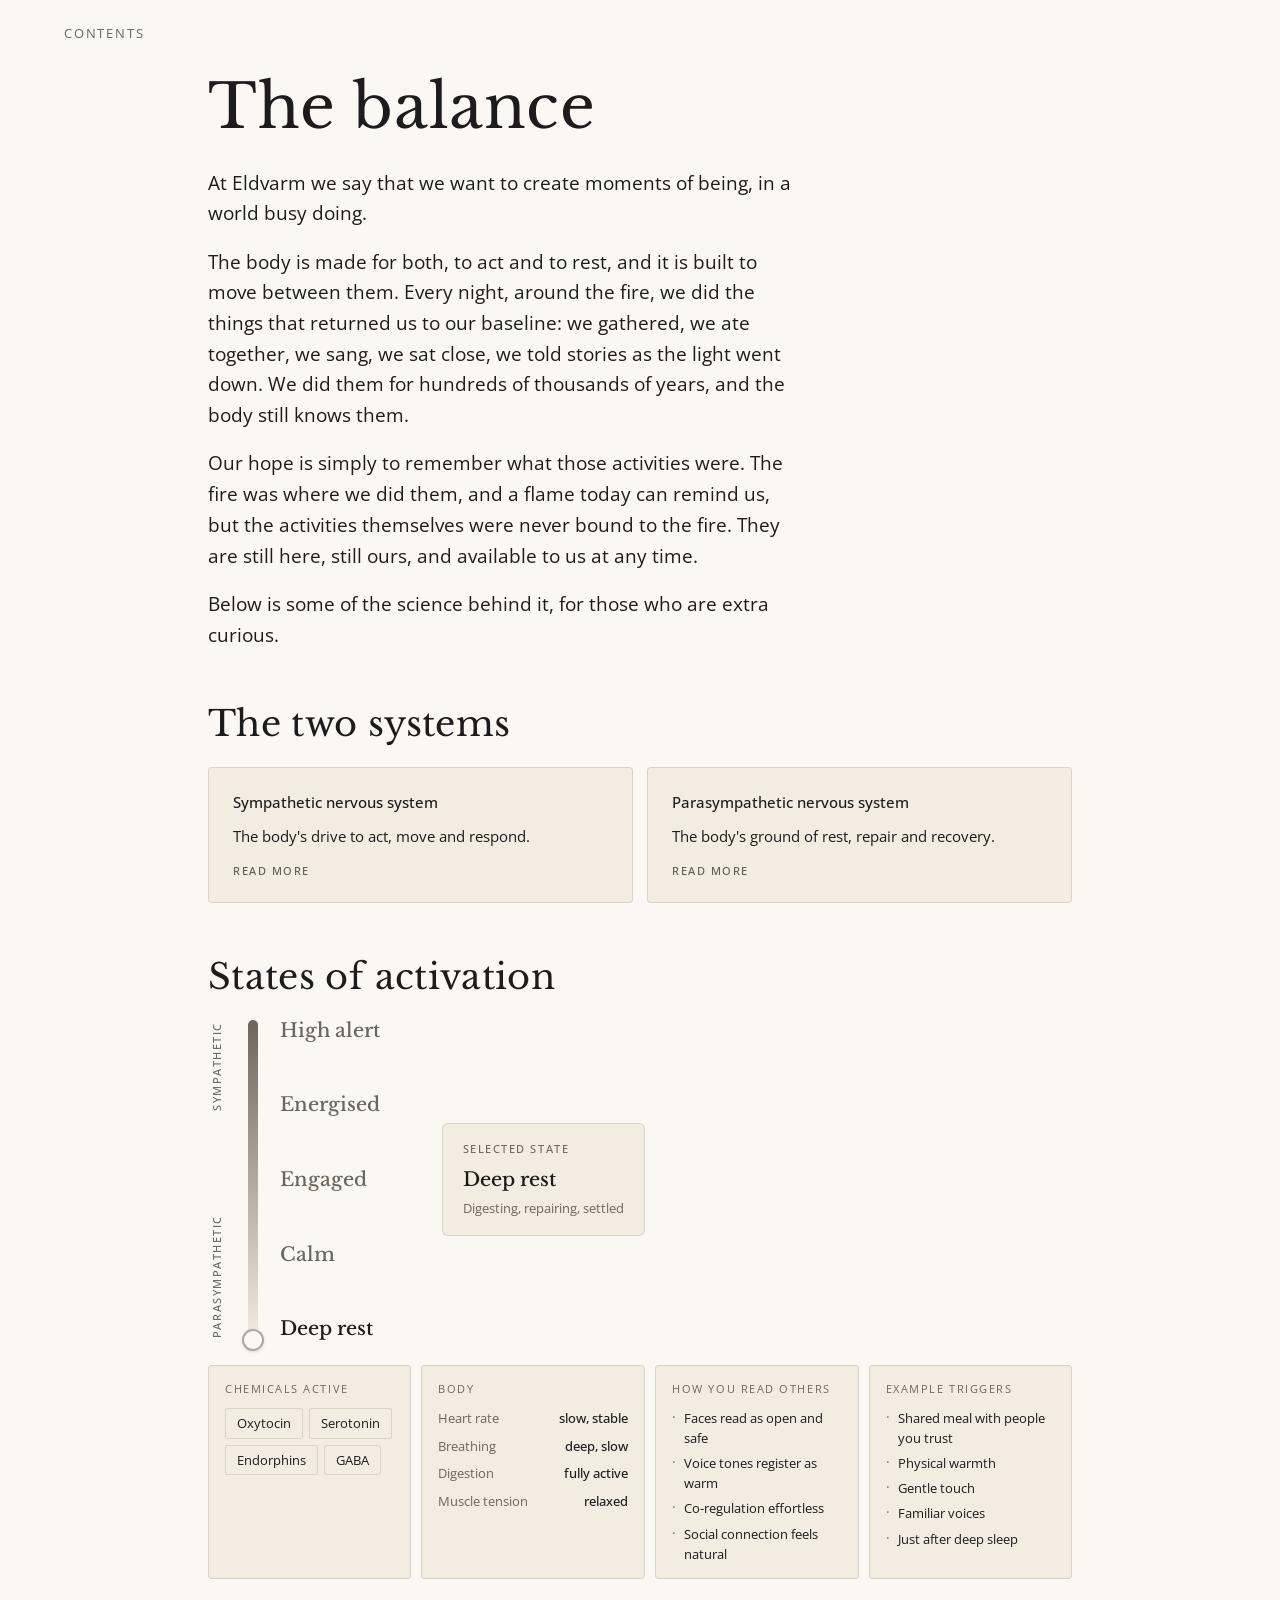
==== balance.html @ be0ef329 "Belonging — biology-of-belonging path site (initial publish)" ====
<!DOCTYPE html>
<html lang="en-GB">
<head>
<meta charset="UTF-8">
<meta name="viewport" content="width=device-width, initial-scale=1.0">
<title>The balance · I belong</title>
<link rel="stylesheet" href="shell.css">
<style>
  /* helper variables, matched to the brand, so the ported markup resolves */
  body[data-step="balance"] {
    --text: var(--ink); --text2: var(--ink-soft);
    --bg2: var(--bg-soft);
    --border: var(--line); --border-mid: rgba(33,30,26,0.22); --border-strong: rgba(33,30,26,0.36);
    --accent: var(--ember);
  }

  /* this step scrolls, rather than sitting on one screen */
  body[data-step="balance"] .step {
    min-height: 100svh;
    justify-content: flex-start;
    padding-top: clamp(3.5rem, 8vh, 6rem);
    padding-bottom: 6rem;
  }
  body[data-step="balance"] .lede { margin-top: 1.1rem; }
  body[data-step="balance"] .lede:first-of-type { margin-top: 1.6rem; }
  .balance-block { margin-top: clamp(2.4rem, 6vh, 4rem); }
  .section-heading { margin-bottom: 1.4rem; }

  /* two systems */
  .systems { display: grid; grid-template-columns: 1fr 1fr; gap: 14px; margin-bottom: 14px; }
  .sys-card { border-radius: 4px; padding: 22px 24px; border: 0.5px solid var(--border); }
  .sys-card.sym, .sys-card.para { background: var(--bg-soft); color: var(--ink); }
  .sys-toggle { width: 100%; text-align: left; cursor: pointer; font: inherit; color: inherit; background: none; border: none; padding: 0; display: block; }
  .sys-title { font-size: var(--fs-body); font-weight: 500; margin-bottom: 10px; }
  .sys-essence { font-size: var(--fs-body); line-height: 1.6; }
  .sys-more { margin-top: 14px; font-size: var(--fs-label); font-weight: 500; letter-spacing: var(--track-caps); text-transform: uppercase; opacity: 0.7; }
  .sys-more__close { display: none; }
  .sys-card.is-open .sys-more__open { display: none; }
  .sys-card.is-open .sys-more__close { display: inline; }
  .sys-detail { display: none; margin-top: 14px; padding-top: 14px; border-top: 0.5px solid var(--border); }
  .sys-card.is-open .sys-detail { display: block; }
  .sys-detail p { font-size: var(--fs-body); line-height: 1.7; }
  .sys-header { display: flex; align-items: center; gap: 10px; margin-bottom: 14px; }
  .sys-bullets { list-style: none; padding: 0; margin-bottom: 14px; }
  .sys-bullets li { font-size: var(--fs-body); line-height: 1.65; padding-left: 14px; position: relative; margin-bottom: 6px; }
  .sys-bullets li:last-child { margin-bottom: 0; }
  .sys-bullets li::before { content: "·"; position: absolute; left: 0; font-size: 16px; line-height: 1.3; }
  .sys-survival { font-size: var(--fs-body); line-height: 1.7; padding-top: 14px; border-top: 0.5px solid var(--border); }

  /* states of activation: a vertical axis, rest at the floor rising into
     activation at the top, shown by tone rather than colour. */
  .vstates { display: flex; align-items: flex-start; gap: 22px; margin-bottom: 1.6rem; position: relative; }
  .vaxis-end { display: flex; flex-direction: column; justify-content: space-between; height: 320px; padding: 2px 0; }
  .vaxis-end span { font-size: var(--fs-label); font-weight: 500; letter-spacing: var(--track-caps); text-transform: uppercase; writing-mode: vertical-rl; transform: rotate(180deg); color: var(--ink-soft); }
  .vaxis-track { position: relative; width: 10px; height: 320px; border-radius: 5px; flex-shrink: 0; }
  .vaxis-fill { position: absolute; inset: 0; border-radius: 5px; background: linear-gradient(to top, var(--bg-soft), var(--ink-soft)); }
  .vaxis-track input[type=range] { position: absolute; left: -7px; top: 0; width: 24px; height: 320px; writing-mode: vertical-lr; direction: rtl; opacity: 0; cursor: pointer; margin: 0; }
  .vaxis-thumb { position: absolute; left: 50%; width: 22px; height: 22px; border-radius: 50%; background: var(--bg); border: 2px solid var(--border-strong); transform: translate(-50%, 50%); pointer-events: none; transition: bottom 0.15s; box-shadow: 0 1px 3px rgba(33,30,26,0.15); }
  .vticks { display: flex; flex-direction: column; justify-content: space-between; height: 320px; padding: 1px 0; }
  .vtick { background: none; border: none; padding: 0; text-align: left; cursor: pointer; line-height: 1; transition: color 0.15s; color: var(--text2); }
  .vtick:hover { color: var(--text); }
  .vtick.is-active { color: var(--text); }
  .vtick__name { font-family: var(--display); font-size: var(--fs-lede); font-weight: 500; }
  .vcurrent { align-self: center; margin-left: 40px; background: var(--bg2); border: 0.5px solid var(--border); border-radius: 6px; padding: 16px 20px; }
  .vcurrent__eyebrow { font-size: var(--fs-label); font-weight: 500; letter-spacing: var(--track-caps); text-transform: uppercase; color: var(--text2); margin-bottom: 6px; }
  .state-label { font-family: var(--display); font-size: var(--fs-lede); font-weight: 500; color: var(--text); margin-bottom: 4px; }
  .state-branch { font-size: var(--fs-small); color: var(--text2); }

  .states-grid { display: grid; grid-template-columns: 1fr 1fr 1fr 1fr; gap: 10px; }
  .card { background: var(--bg2); border-radius: 4px; padding: 14px 16px; border: 0.5px solid var(--border); }
  .card-label { font-size: var(--fs-label); color: var(--text2); margin-bottom: 10px; letter-spacing: var(--track-caps); text-transform: uppercase; }
  .tag-row { display: flex; flex-wrap: wrap; gap: 6px; }
  .chem-chip { cursor: pointer; transition: box-shadow 0.15s; }
  .chem-chip:hover { box-shadow: inset 0 0 0 1px currentColor; }
  .chem-chip.is-active { box-shadow: inset 0 0 0 1px currentColor; }

  /* chemical pop-up: a floating card with the full entry */
  .chem-modal { display: none; position: fixed; inset: 0; z-index: 200; background: rgba(33,30,26,0.45); align-items: center; justify-content: center; padding: 24px; }
  .chem-modal.is-open { display: flex; }
  .chem-modal__card { position: relative; background: var(--bg); border: 0.5px solid var(--border-mid); border-left: 3px solid var(--accent); border-radius: 4px; max-width: 460px; width: 100%; max-height: 85vh; overflow-y: auto; padding: 26px 28px; box-shadow: 0 18px 50px rgba(33,30,26,0.22); }
  .chem-modal__close { position: absolute; top: 12px; right: 14px; background: none; border: none; font-size: 22px; line-height: 1; color: var(--text2); cursor: pointer; padding: 4px; }
  .chem-modal__close:hover { color: var(--text); }
  .chem-modal__name { font-family: var(--display); font-size: var(--fs-lede); font-weight: 500; text-transform: capitalize; margin-bottom: 4px; }
  .chem-modal__meta { font-size: var(--fs-small); color: var(--text2); font-style: italic; margin-bottom: 12px; }
  .chem-modal__sum { font-size: var(--fs-body); color: var(--text); line-height: 1.6; padding-bottom: 16px; border-bottom: 0.5px solid var(--border); }
  .chem-modal__sec { margin-top: 16px; }
  .chem-modal__label { font-size: var(--fs-label); font-weight: 500; letter-spacing: var(--track-caps); text-transform: uppercase; color: var(--text2); margin-bottom: 7px; }
  .chem-modal__list { list-style: none; padding: 0; }
  .chem-modal__list li { font-size: var(--fs-small); color: var(--text); line-height: 1.55; padding-left: 14px; position: relative; margin-bottom: 6px; }
  .chem-modal__list li:last-child { margin-bottom: 0; }
  .chem-modal__list li::before { content: "·"; position: absolute; left: 0; color: var(--text2); font-size: 15px; line-height: 1.3; }
  .body-item { display: flex; justify-content: space-between; align-items: center; margin-bottom: 7px; font-size: var(--fs-small); }
  .body-item:last-child { margin-bottom: 0; }
  .body-key { color: var(--text2); min-width: 90px; }
  .bar-val { font-size: var(--fs-small); font-weight: 500; min-width: 100px; text-align: right; color: var(--text); }
  .bullet-list { list-style: none; padding: 0; }
  .bullet-list li { font-size: var(--fs-small); color: var(--text); line-height: 1.55; padding-left: 12px; position: relative; margin-bottom: 5px; }
  .bullet-list li:last-child { margin-bottom: 0; }
  .bullet-list li::before { content: "·"; position: absolute; left: 0; color: var(--text2); font-size: 14px; line-height: 1.3; }

  @media (max-width: 700px) {
    .systems { grid-template-columns: 1fr; }
    .states-grid { grid-template-columns: 1fr 1fr; }
  }
</style>
</head>
<body data-step="balance">

  <button class="jump-open" id="jump-open">Contents</button>

  <main class="step">
    <div class="step__inner">
      <h1>The balance</h1>
      <p class="lede">At Eldvarm we say that we want to create moments of being, in a world busy doing.</p>
      <p class="lede">The body is made for both, to act and to rest, and it is built to move between them. Every night, around the fire, we did the things that returned us to our baseline: we gathered, we ate together, we sang, we sat close, we told stories as the light went down. We did them for hundreds of thousands of years, and the body still knows them.</p>
      <p class="lede">Our hope is simply to remember what those activities were. The fire was where we did them, and a flame today can remind us, but the activities themselves were never bound to the fire. They are still here, still ours, and available to us at any time.</p>
      <p class="lede">Below is some of the science behind it, for those who are extra curious.</p>

      <!-- the two systems -->
      <div class="balance-block">
        <h2 class="section-heading">The two systems</h2>
        <div class="systems">
          <div class="sys-card sym">
            <button class="sys-toggle" data-sys="sym" aria-expanded="false">
              <div class="sys-title">Sympathetic nervous system</div>
              <div class="sys-essence">The body's drive to act, move and respond.</div>
              <div class="sys-more"><span class="sys-more__open">Read more</span><span class="sys-more__close">Close</span></div>
            </button>
            <div class="sys-detail" id="detail-sym">
              <p>The sympathetic nervous system activates when the body needs to act, in physical effort, excitement, challenge, or perceived threat. Heart rate and blood pressure rise, focus and sensory acuity sharpen, and blood redirects to the muscles, while digestion, immune function and repair are suppressed for the duration. It is built for short bursts, minutes of intense activation followed by full recovery, and it is chronic activation without that recovery that drives inflammation, immune suppression and burnout. It is the essential drive to act, move and respond, without which we would lack the energy to find food, protect ourselves, or push forward.</p>
            </div>
          </div>
          <div class="sys-card para">
            <button class="sys-toggle" data-sys="para" aria-expanded="false">
              <div class="sys-title">Parasympathetic nervous system</div>
              <div class="sys-essence">The body's ground of rest, repair and recovery.</div>
              <div class="sys-more"><span class="sys-more__open">Read more</span><span class="sys-more__close">Close</span></div>
            </button>
            <div class="sys-detail" id="detail-para">
              <p>The parasympathetic nervous system activates when the body registers safety. Heart rate slows, blood pressure drops, digestion and nutrient absorption come online, and tissue repair and immune function strengthen. Its main pathway is the vagus nerve, the longest cranial nerve in the body, running from the brainstem to the abdomen. This is also the state we reach together rather than alone: humans are co-regulators, steadying one another into safety through voice, touch, scent, breath and simple closeness. It is the ground of rest, repair and recovery, without which the body cannot rebuild and its long-term function breaks down.</p>
            </div>
          </div>
        </div>
      </div>

      <!-- states of activation -->
      <div class="balance-block">
        <h2 class="section-heading">States of activation</h2>
        <div class="vstates">
          <div class="vaxis-end">
            <span class="vaxis-end__top">Sympathetic</span>
            <span class="vaxis-end__bottom">Parasympathetic</span>
          </div>
          <div class="vaxis-track">
            <div class="vaxis-fill"></div>
            <input type="range" min="0" max="4" step="1" value="0" id="slider" aria-label="Level of activation">
            <div class="vaxis-thumb" id="thumb"></div>
          </div>
          <div class="vticks">
            <button class="vtick" data-level="4"><span class="vtick__name">High alert</span></button>
            <button class="vtick" data-level="3"><span class="vtick__name">Energised</span></button>
            <button class="vtick" data-level="2"><span class="vtick__name">Engaged</span></button>
            <button class="vtick" data-level="1"><span class="vtick__name">Calm</span></button>
            <button class="vtick" data-level="0"><span class="vtick__name">Deep rest</span></button>
          </div>
          <div class="vcurrent" id="vcurrent">
            <div class="vcurrent__eyebrow">Selected state</div>
            <div class="state-label" id="state-label">Deep rest</div>
            <div class="state-branch" id="state-branch">Connected, digesting, repairing</div>
          </div>
        </div>
        <div class="states-grid">
          <div class="card">
            <div class="card-label">Chemicals active</div>
            <div class="tag-row" id="chemicals-slider"></div>
          </div>
          <div class="card">
            <div class="card-label">Body</div>
            <div id="body-effects"></div>
          </div>
          <div class="card">
            <div class="card-label">How you read others</div>
            <ul class="bullet-list" id="social"></ul>
          </div>
          <div class="card">
            <div class="card-label">Example triggers</div>
            <ul class="bullet-list" id="triggers"></ul>
          </div>
        </div>
      </div>
    </div>
  </main>

  <div class="chem-modal" id="chem-modal">
    <div class="chem-modal__card" id="chem-card" role="dialog" aria-modal="true" aria-labelledby="cm-name">
      <button class="chem-modal__close" id="chem-close" aria-label="Close">&times;</button>
      <div class="chem-modal__name" id="cm-name"></div>
      <div class="chem-modal__meta" id="cm-meta"></div>
      <div class="chem-modal__sum" id="cm-sum"></div>
      <div class="chem-modal__sec">
        <div class="chem-modal__label">What it does</div>
        <ul class="chem-modal__list" id="cm-does"></ul>
      </div>
      <div class="chem-modal__sec">
        <div class="chem-modal__label">Triggers</div>
        <ul class="chem-modal__list" id="cm-trig"></ul>
      </div>
    </div>
  </div>

  <nav class="jump-panel" id="jump-panel">
    <button class="jump-panel__close">Close</button>
    <ul class="jump-list"></ul>
  </nav>

  <footer class="step-foot" id="path-foot"></footer>

  <script src="chem-data.js"></script>
  <script>
  (function () {
    /* a neutral chip, clickable to reveal a short definition */
    function chipHTML(name) {
      const label = name.charAt(0).toUpperCase() + name.slice(1);
      return '<span class="chem-chip" data-chem="' + name + '" style="display:inline-flex;align-items:center;font-size:var(--fs-small);padding:4px 11px;border-radius:3px;background:var(--bg-soft);color:var(--ink);border:0.5px solid var(--line);">' + label + '</span>';
    }

    /* the chemical entries (CHEM, keyed by lowercase name, with the
       'moderate cortisol' alias) come from the shared source, chem-data.js */

    const snapPositions = [0, 25, 50, 75, 100];

    /* floor (bottom, index 0) to top (index 4): rest rising into activation.
       Body effects and chemicals are unchanged, remapped to the new names. */
    const sliderStates = [
      {
        label: "Deep rest", branch: "Digesting, repairing, settled",
        chemicals: ["oxytocin", "serotonin", "endorphins", "GABA"],
        body: [
          { k: "Heart rate", v: "slow, stable" },
          { k: "Breathing", v: "deep, slow" },
          { k: "Digestion", v: "fully active" },
          { k: "Muscle tension", v: "relaxed" }
        ],
        social: ["Faces read as open and safe","Voice tones register as warm","Co-regulation effortless","Social connection feels natural"],
        triggers: ["Shared meal with people you trust","Physical warmth","Gentle touch","Familiar voices","Just after deep sleep"]
      },
      {
        label: "Calm", branch: "Rested, present, available",
        chemicals: ["oxytocin", "serotonin", "dopamine", "endorphins"],
        body: [
          { k: "Heart rate", v: "steady, present" },
          { k: "Breathing", v: "easy, rhythmic" },
          { k: "Digestion", v: "normal" },
          { k: "Muscle tension", v: "ready, not tense" }
        ],
        social: ["High accuracy reading facial expressions","Curious, not defensive","Empathy fully accessible","Can hold nuance and complexity"],
        triggers: ["Absorbing work","Good conversation","Creative flow","Morning after good sleep","Exercise just completed"]
      },
      {
        label: "Engaged", branch: "Both systems active, positively aroused",
        chemicals: ["dopamine", "endorphins", "adrenaline", "norepinephrine", "moderate cortisol"],
        body: [
          { k: "Heart rate", v: "elevated, energised" },
          { k: "Breathing", v: "fuller, faster" },
          { k: "Digestion", v: "reduced" },
          { k: "Muscle tension", v: "primed" }
        ],
        social: ["Highly attuned to the room","Reading cues quickly, not always accurately","Charisma and presence increased","Less patience for peripheral detail"],
        triggers: ["Public speaking","Physical competition","Falling in love","First day of something new","A conversation that matters","Creative risk"]
      },
      {
        label: "Energised", branch: "Mobilised, repair and connection receding",
        chemicals: ["cortisol", "adrenaline", "norepinephrine", "dopamine"],
        body: [
          { k: "Heart rate", v: "elevated, tense" },
          { k: "Breathing", v: "shallow, quicker" },
          { k: "Digestion", v: "slowing" },
          { k: "Muscle tension", v: "building" }
        ],
        social: ["Less accurate reading others","Mild self-focus","Neutral signals read as slightly negative","Patience shorter, empathy reduced"],
        triggers: ["Deadline pressure","Difficult conversation approaching","Interrupted sleep over days","Financial worry","Low-grade uncertainty"]
      },
      {
        label: "High alert", branch: "Full sympathetic response, connection offline",
        chemicals: ["adrenaline", "cortisol", "norepinephrine"],
        body: [
          { k: "Heart rate", v: "high, fast" },
          { k: "Breathing", v: "shallow, rapid" },
          { k: "Digestion", v: "shut down" },
          { k: "Muscle tension", v: "high" }
        ],
        social: ["Faces read as hostile or threatening","Neutral expressions misread as negative","Trust collapses rapidly","Tunnel vision, peripheral signals lost"],
        triggers: ["Threat to safety","Physical danger","Acute conflict","Public humiliation","Panic"]
      }
    ];

    function renderState(i) {
      const s = sliderStates[i];
      const pct = snapPositions[i];
      document.getElementById("thumb").style.bottom = pct + "%";
      document.querySelectorAll(".vtick").forEach(t => t.classList.toggle("is-active", parseInt(t.dataset.level) === i));
      document.getElementById("state-label").textContent = s.label;
      document.getElementById("state-branch").textContent = s.branch;
      document.getElementById("chemicals-slider").innerHTML = s.chemicals.map(c => chipHTML(c)).join("");
      document.getElementById("body-effects").innerHTML = s.body.map(b =>
        '<div class="body-item"><span class="body-key">' + b.k + '</span><span class="bar-val">' + b.v + '</span></div>'
      ).join("");
      document.getElementById("social").innerHTML = s.social.map(x => '<li>' + x + '</li>').join("");
      document.getElementById("triggers").innerHTML = s.triggers.map(x => '<li>' + x + '</li>').join("");
    }

    /* the chemical pop-up: a floating card with the full entry */
    const chemBox = document.getElementById("chemicals-slider");
    const modal = document.getElementById("chem-modal");
    const cmName = document.getElementById("cm-name");
    const cmMeta = document.getElementById("cm-meta");
    const cmSum = document.getElementById("cm-sum");
    const cmDoes = document.getElementById("cm-does");
    const cmTrig = document.getElementById("cm-trig");

    function openChem(name) {
      const key = name.toLowerCase();
      const d = CHEM[key];
      if (!d) return;
      cmName.textContent = d.name;
      cmMeta.textContent = d.kind + ', produced in ' + d.produced;
      cmSum.textContent = d.summary;
      cmDoes.innerHTML = d.does.map(x => '<li>' + x + '</li>').join("");
      cmTrig.innerHTML = d.triggers.map(x => '<li>' + x + '</li>').join("");
      modal.classList.add("is-open");
    }
    function closeChem() { modal.classList.remove("is-open"); }

    chemBox.addEventListener("click", e => {
      const chip = e.target.closest(".chem-chip");
      if (chip) openChem(chip.dataset.chem);
    });
    document.getElementById("chem-close").addEventListener("click", closeChem);
    modal.addEventListener("click", e => { if (e.target === modal) closeChem(); });
    document.addEventListener("keydown", e => { if (e.key === "Escape") closeChem(); });

    document.querySelectorAll(".sys-toggle").forEach(btn => {
      btn.addEventListener("click", () => {
        const card = btn.closest(".sys-card");
        const open = card.classList.toggle("is-open");
        btn.setAttribute("aria-expanded", open ? "true" : "false");
      });
    });

    const slider = document.getElementById("slider");
    slider.addEventListener("input", () => renderState(parseInt(slider.value)));
    document.querySelectorAll(".vtick").forEach(t => t.addEventListener("click", () => {
      const lvl = parseInt(t.dataset.level);
      slider.value = lvl;
      renderState(lvl);
    }));
    renderState(0);
  })();
  </script>

  <script src="path.js"></script>
</body>
</html>
---- shell.css ----
/* I Belong — shared shell
   Plain CSS. Warm, quiet, minimal. British English. */

@import url('https://fonts.googleapis.com/css2?family=Libre+Baskerville:ital,wght@0,400;0,700;1,400&family=Open+Sans:ital,wght@0,400;0,600;0,700;1,400&display=swap');

:root {
  --bg:        #FBF8F3;  /* warm off-white */
  --bg-soft:   #F2ECE1;
  --ink:       #1C1C1C;  /* near black — matches eldvarm.com */
  --ink-soft:  #6E665C;
  --ink-faint: #A89C8C;
  --ember:     #B4633C;  /* the one accent, used everywhere */
  --line:      rgba(33, 30, 26, 0.12);

  --display: 'Libre Baskerville', Georgia, 'Times New Roman', serif;
  --body: 'Open Sans', -apple-system, BlinkMacSystemFont, 'Segoe UI', Roboto, Helvetica, Arial, sans-serif;

  /* one type scale, six steps. Everything on the site resolves to these. */
  --fs-display: clamp(2.1rem, 6vw, 3.8rem); /* the page title (tuned for Libre Baskerville) */
  --fs-title:   clamp(1.4rem, 3.4vw, 2.2rem); /* section & panel headings, menu */
  --fs-lede:    clamp(1.02rem, 1.8vw, 1.2rem); /* intro paragraphs (now Open Sans) */
  --fs-body:    0.9375rem;                   /* 15px — default reading text */
  --fs-small:   0.8125rem;                   /* 13px — dense detail */
  --fs-label:   0.6875rem;                   /* 11px — uppercase labels */

  /* two tracking values: tight for text, wide for uppercase labels */
  --track-body: 0.01em;
  --track-caps: 0.14em;

  /* three line-heights */
  --lh-tight: 1.15; /* display & titles */
  --lh-body:  1.6;  /* reading text */
  --lh-snug:  1.45; /* labels & dense rows */

  --step-max: 54rem; /* the content column */
  --measure:  54ch;  /* the reading measure for prose */
  --pad: clamp(1.5rem, 5vw, 4rem);
}

[data-theme="dark"] {
  --bg:        #16130F;
  --bg-soft:   #211C16;
  --ink:       #EFE7DA;
  --ink-soft:  #B8AC99;
  --ink-faint: #7C7263;
  --ember:     #E3A24A;
  --line:      rgba(239, 231, 218, 0.14);
}

* { box-sizing: border-box; }

html, body { height: 100%; }

body {
  margin: 0;
  background: var(--bg);
  color: var(--ink);
  font-family: var(--body);
  font-size: var(--fs-body);
  -webkit-font-smoothing: antialiased;
  line-height: var(--lh-body);
}

/* ---- the type system, on the elements themselves ----
   Change a heading or body size here, once, and it moves everywhere.
   h1 page title · h2 section · h3 sub-head · p body · .eyebrow / .lede / .label utilities */

h1 {
  font-family: var(--display);
  font-weight: 400;
  font-size: var(--fs-display);
  line-height: var(--lh-tight);
  letter-spacing: var(--track-body);
  margin: 0;
}

h2 {
  font-family: var(--display);
  font-weight: 400;
  font-size: var(--fs-title);
  line-height: var(--lh-tight);
  letter-spacing: var(--track-body);
  margin: 0;
}

h3 {
  font-family: var(--display);
  font-weight: 400;
  font-size: var(--fs-lede);
  line-height: var(--lh-snug);
  letter-spacing: var(--track-body);
  margin: 0;
}

h4 {
  font-family: var(--body);
  font-weight: 600;
  font-size: var(--fs-body);
  line-height: var(--lh-snug);
  margin: 0;
}

p {
  margin: 0;
  font-size: var(--fs-body);
  line-height: var(--lh-body);
}

ul, ol { margin: 0; padding: 0; }
li { font-size: var(--fs-body); line-height: var(--lh-body); }

small { font-size: var(--fs-small); }
strong { font-weight: 600; }

/* uppercase micro-label (e.g. "Activates when", "What it does") */
.label {
  font-family: var(--body);
  font-size: var(--fs-label);
  letter-spacing: var(--track-caps);
  text-transform: uppercase;
  color: var(--ink-soft);
}

/* ---- the full-screen step ---- */

.step {
  min-height: 100vh;
  min-height: 100svh;
  display: flex;
  flex-direction: column;
  justify-content: center;
  align-items: center;
  padding: var(--pad);
  position: relative;
}

.step__inner {
  width: 100%;
  max-width: var(--step-max);
  margin: 0 auto;
}

.eyebrow {
  font-family: var(--body);
  font-size: var(--fs-label);
  letter-spacing: var(--track-caps);
  text-transform: uppercase;
  color: var(--ink-soft);
  margin: 0 0 1.4rem;
}

.lede {
  font-family: var(--body);
  font-weight: 400;
  font-size: var(--fs-lede);
  line-height: var(--lh-body);
  color: var(--ink);
  margin: 1.6rem 0 0;
  max-width: var(--measure);
}

.empty {
  color: var(--ink-faint);
  font-style: italic;
}

/* ---- foot: the quiet return link on the science page ---- */

.step-foot {
  position: fixed;
  left: 0;
  right: 0;
  bottom: 0;
  display: flex;
  justify-content: space-between;
  align-items: center;
  padding: 1rem var(--pad) clamp(1.8rem, 4vh, 3rem);
  pointer-events: none;
  font-family: var(--body);
  font-size: var(--fs-label);
  letter-spacing: var(--track-caps);
}

.step-foot a {
  pointer-events: auto;
  color: var(--ink);
  text-decoration: none;
  display: inline-flex;
  align-items: center;
  gap: 0.55em;
  padding: 0.4rem 0;
  transition: color 0.2s ease;
}

.step-foot a:hover { color: var(--ember); }

.step-foot .nav-arrow {
  color: var(--ink-faint);
  display: inline-flex;
  align-items: center;
}

.step-foot a:hover .nav-arrow { color: var(--ember); }

/* the quiet way down to the science, and back up */
.step-foot .foot-science {
  font-size: var(--fs-label);
  letter-spacing: var(--track-caps);
  text-transform: uppercase;
  color: var(--ink-soft);
}
.step-foot .foot-science .nav-arrow { margin-right: 0.1em; }

/* ---- jump to any step ---- */

.jump-open {
  position: fixed;
  top: 1.1rem;
  left: var(--pad);
  z-index: 20;
  pointer-events: auto;
  background: none;
  border: none;
  cursor: pointer;
  font-family: var(--body);
  font-size: var(--fs-small);
  letter-spacing: var(--track-caps);
  text-transform: uppercase;
  color: var(--ink-soft);
  display: inline-flex;
  align-items: center;
  padding: 0.4rem 0;
  transition: color 0.2s ease;
}

.jump-open:hover { color: var(--ember); }

.jump-panel {
  position: fixed;
  inset: 0;
  z-index: 30;
  background: var(--bg);
  display: none;
  flex-direction: column;
  justify-content: center;
  padding: var(--pad);
  overflow-y: auto;
}

.jump-panel.is-open { display: flex; }

.jump-panel__close {
  position: fixed;
  top: 1.1rem;
  right: var(--pad);
  background: none;
  border: none;
  cursor: pointer;
  font-family: var(--body);
  font-size: var(--fs-label);
  letter-spacing: var(--track-caps);
  text-transform: uppercase;
  color: var(--ink-soft);
}
.jump-panel__close:hover { color: var(--ember); }

.jump-list {
  list-style: none;
  margin: 0 auto;
  padding: 0;
  width: 100%;
  max-width: var(--step-max);
}

.jump-list a {
  display: flex;
  align-items: baseline;
  gap: 1rem;
  font-family: var(--display);
  font-size: var(--fs-title);
  line-height: var(--lh-tight);
  text-decoration: none;
  color: var(--ink);
  padding: 0.35rem 0;
  transition: color 0.2s ease;
}

.jump-list a:hover { color: var(--ember); }

.jump-list a.is-current { color: var(--ember); }

.jump-list .num {
  font-family: var(--body);
  font-size: var(--fs-label);
  letter-spacing: var(--track-caps);
  color: var(--ink-faint);
  min-width: 2.2em;
  align-self: center;
}

.jump-underneath {
  margin-top: 1.4rem;
  padding-top: 1.4rem;
  border-top: 1px solid var(--line);
}

.jump-list .tag {
  font-family: var(--body);
  font-size: var(--fs-label);
  letter-spacing: var(--track-caps);
  text-transform: uppercase;
  margin-left: 0.6rem;
  color: var(--ink-faint);
  border: 1px solid var(--line);
  border-radius: 999px;
  padding: 0.1em 0.6em;
  align-self: center;
}
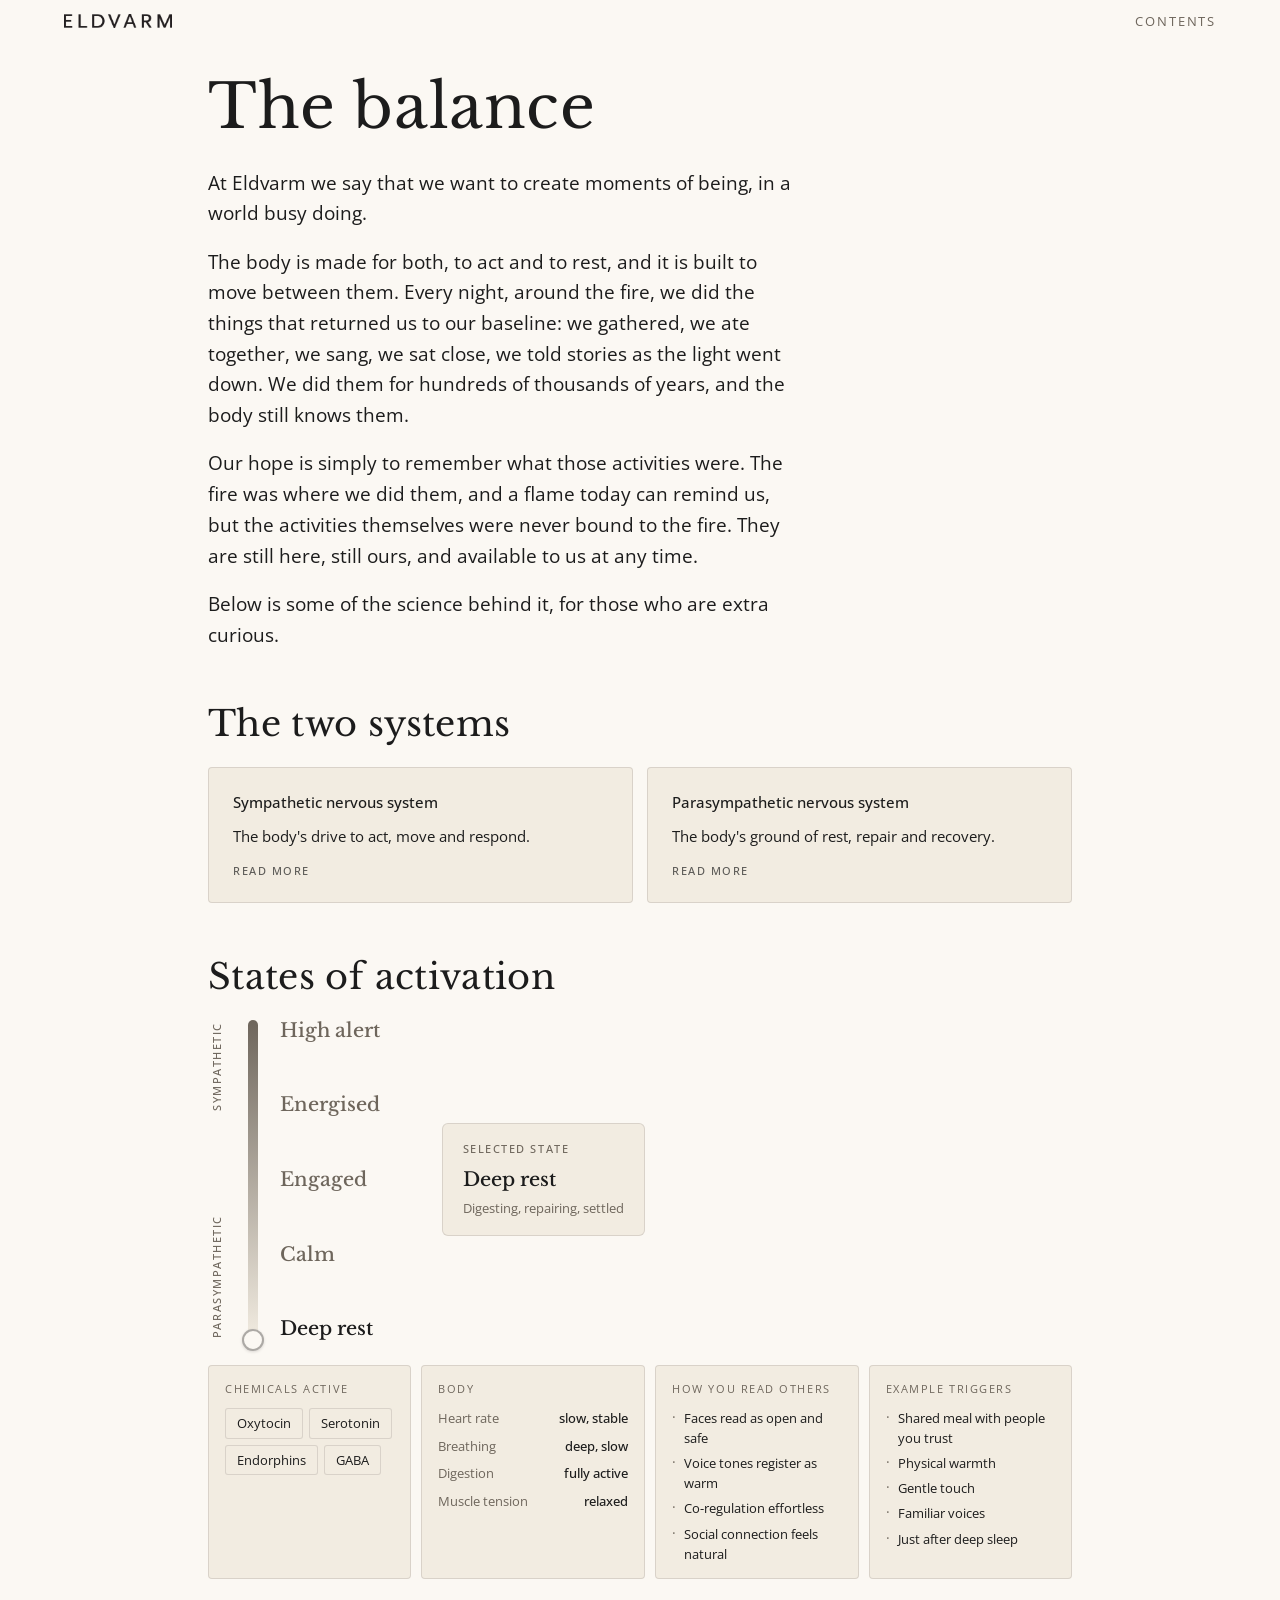
==== commit 91865c83: "Add fixed header with Eldvarm logo on path pages; fix Evolution mobile overlap (arrows to bottom cor" ====
--- a/balance.html
+++ b/balance.html
@@ -106,7 +106,10 @@
 </head>
 <body data-step="balance">
 
-  <button class="jump-open" id="jump-open">Contents</button>
+  <header class="site-header">
+    <a class="site-logo" href="index.html" aria-label="I belong — Eldvarm"><img src="images/eldvarm-logo.png" alt="Eldvarm"></a>
+    <button class="jump-open" id="jump-open">Contents</button>
+  </header>
 
   <main class="step">
     <div class="step__inner">
--- a/shell.css
+++ b/shell.css
@@ -35,6 +35,7 @@
   --step-max: 54rem; /* the content column */
   --measure:  54ch;  /* the reading measure for prose */
   --pad: clamp(1.5rem, 5vw, 4rem);
+  --header-h: 2.6rem; /* fixed top header (logo + Contents) */
 }
 
 [data-theme="dark"] {
@@ -130,7 +131,7 @@
   flex-direction: column;
   justify-content: center;
   align-items: center;
-  padding: var(--pad);
+  padding: calc(var(--header-h) + var(--pad)) var(--pad) var(--pad);
   position: relative;
 }
 
@@ -211,13 +212,29 @@
 }
 .step-foot .foot-science .nav-arrow { margin-right: 0.1em; }
 
+/* ---- fixed top header: logo (left) + Contents (right) ---- */
+
+.site-header {
+  position: fixed;
+  top: 0;
+  left: 0;
+  right: 0;
+  z-index: 25;
+  height: var(--header-h);
+  display: flex;
+  align-items: center;
+  justify-content: space-between;
+  gap: 1rem;
+  padding: 0 var(--pad);
+  background: var(--bg);
+}
+
+.site-logo { display: inline-flex; align-items: center; line-height: 0; }
+.site-logo img { height: 14px; width: auto; display: block; }
+
 /* ---- jump to any step ---- */
 
 .jump-open {
-  position: fixed;
-  top: 1.1rem;
-  left: var(--pad);
-  z-index: 20;
   pointer-events: auto;
   background: none;
   border: none;
